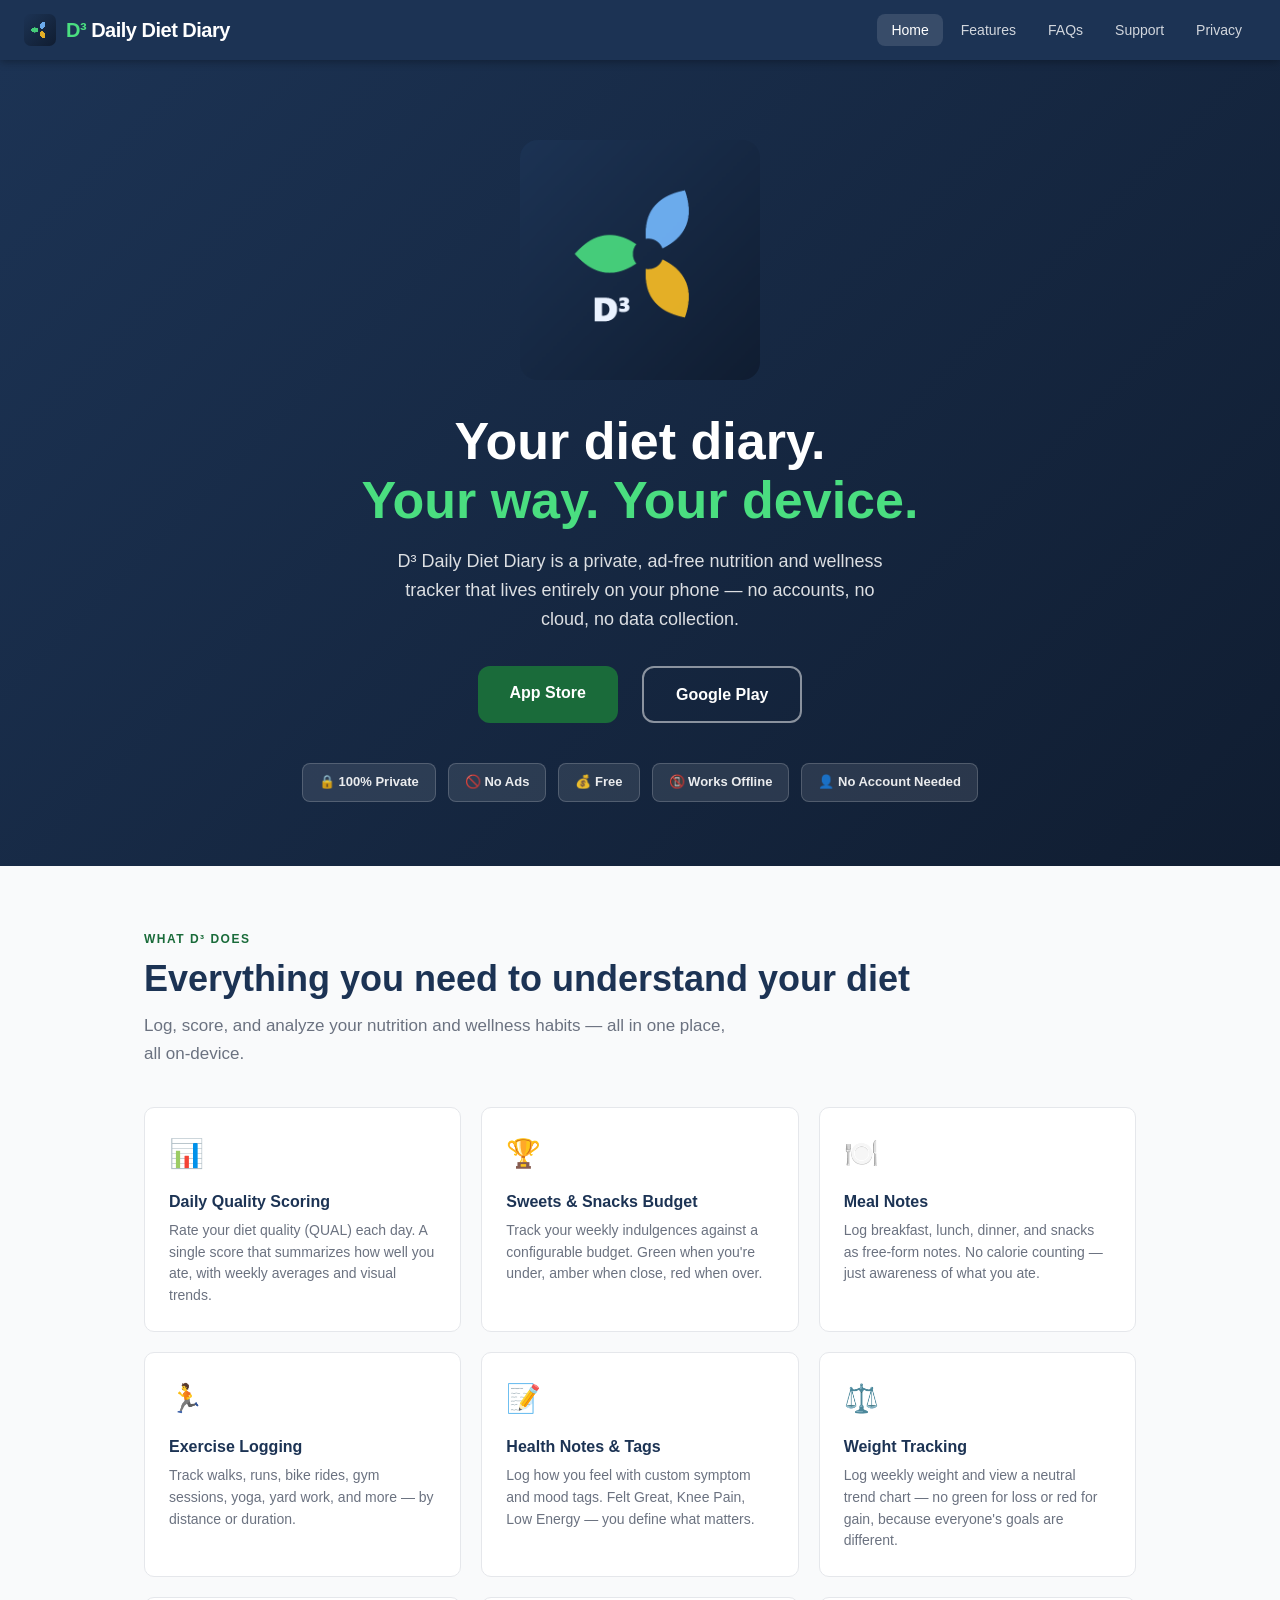
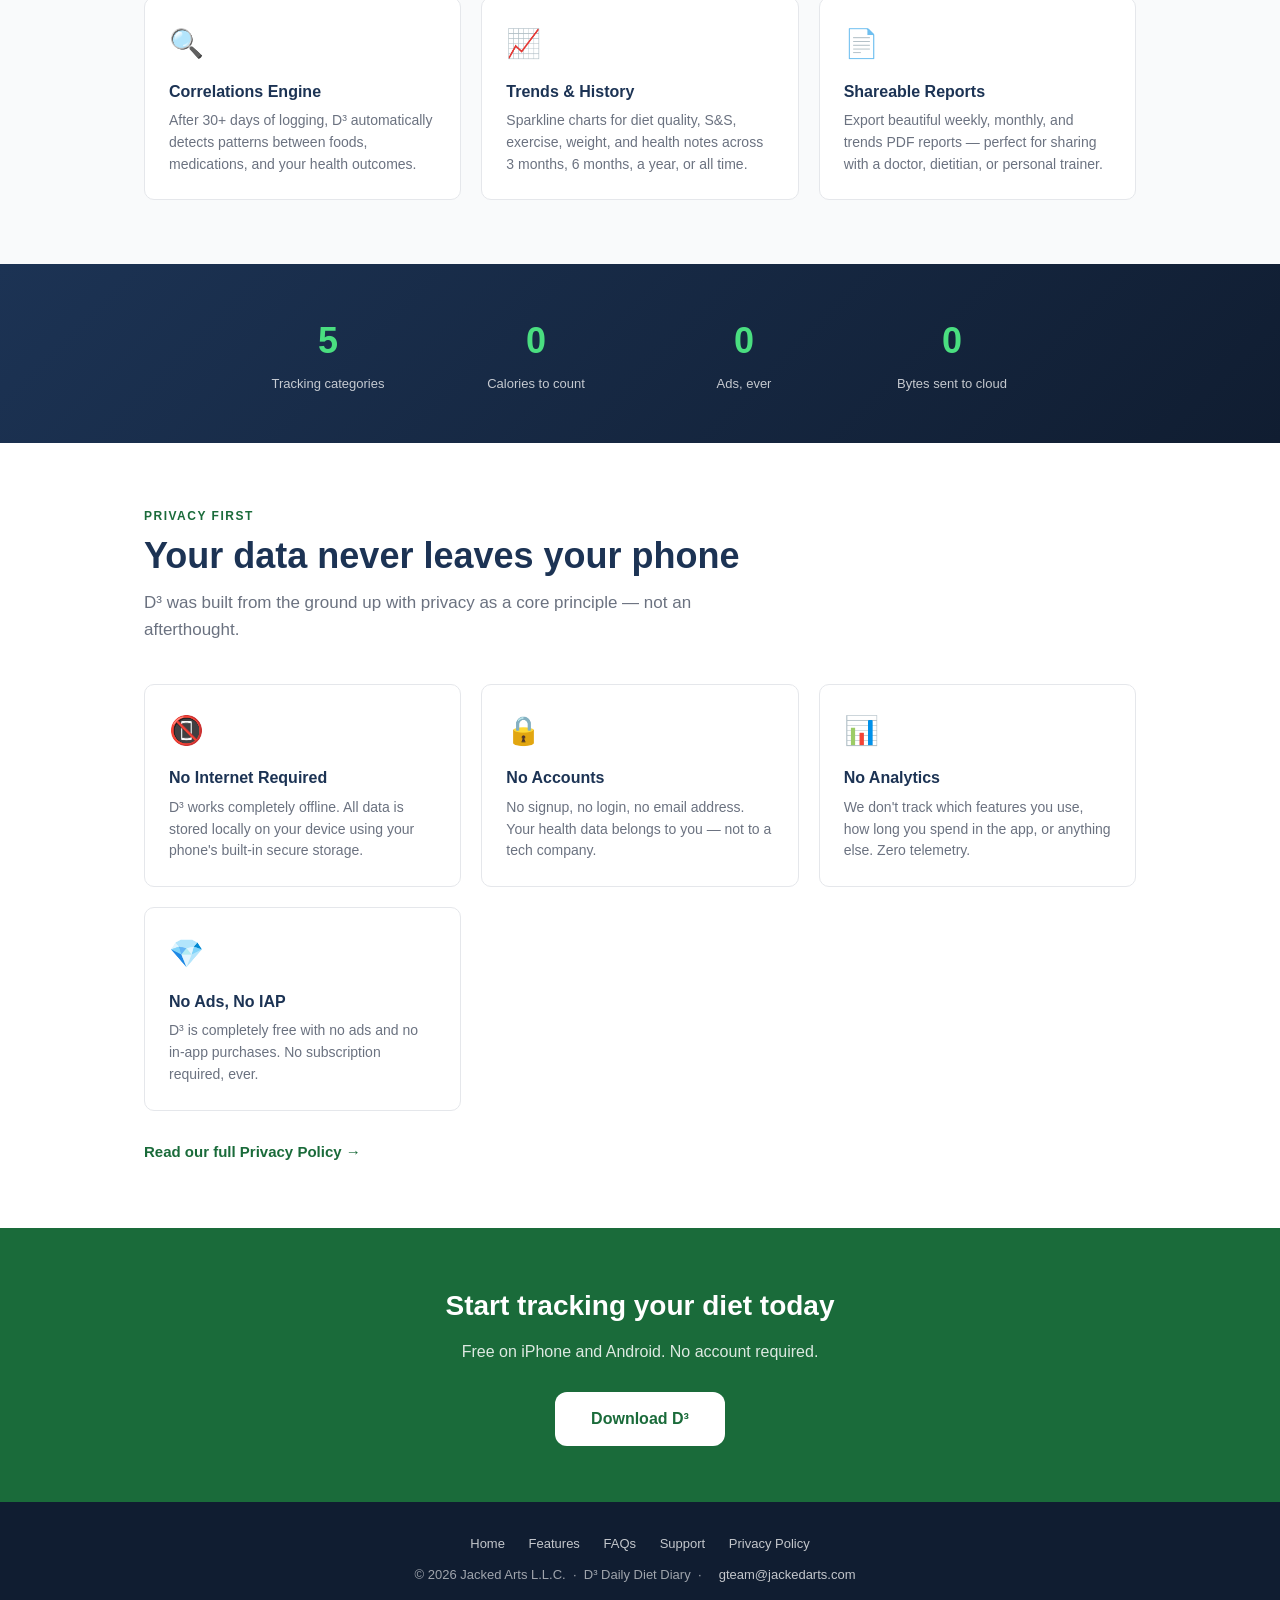
==== index.html @ 25a89978 "Update index.html" ====
<!DOCTYPE html>
<html lang="en">
<head>
  <meta charset="UTF-8">
  <meta name="viewport" content="width=device-width, initial-scale=1.0">
  <title>D³ Daily Diet Diary — Personal Nutrition & Wellness Tracker</title>
  <meta name="description" content="D³ Daily Diet Diary helps you track meals, exercise, health notes, and weight — privately, on your device. No accounts, no ads, no cloud.">
  <style>
/* ─── D³ Daily Diet Diary — Website Stylesheet ──────────────────────────────── */

:root {
  --navy:      #1c3354;
  --navy-dark: #101d31;
  --green:     #1A6B3A;
  --green-lt:  #4ade80;
  --blue:      #74b9ff;
  --amber:     #fbbf24;
  --text:      #1f2937;
  --text-sec:  #6b7280;
  --bg:        #f9fafb;
  --card:      #ffffff;
  --border:    #e5e7eb;
  --radius:    10px;
}

* { box-sizing: border-box; margin: 0; padding: 0; }

body {
  font-family: -apple-system, BlinkMacSystemFont, 'Segoe UI', Helvetica, Arial, sans-serif;
  color: var(--text);
  background: var(--bg);
  line-height: 1.6;
}

/* ─── Navigation ─────────────────────────────────────────────────────────────── */

nav {
  background: var(--navy);
  padding: 0 24px;
  display: flex;
  align-items: center;
  justify-content: space-between;
  height: 60px;
  position: sticky;
  top: 0;
  z-index: 100;
  box-shadow: 0 2px 8px rgba(0,0,0,0.3);
}

.nav-brand {
  display: flex;
  align-items: center;
  gap: 10px;
  text-decoration: none;
}

.nav-logo-text {
  font-size: 20px;
  font-weight: 900;
  color: #ffffff;
  letter-spacing: -0.5px;
}

.nav-logo-text span { color: var(--green-lt); }

.nav-links {
  display: flex;
  gap: 4px;
  list-style: none;
}

.nav-links a {
  color: rgba(255,255,255,0.8);
  text-decoration: none;
  padding: 8px 14px;
  border-radius: 8px;
  font-size: 14px;
  font-weight: 500;
  transition: all 0.15s;
}

.nav-links a:hover,
.nav-links a.active {
  color: #ffffff;
  background: rgba(255,255,255,0.12);
}

/* hamburger — mobile */
.nav-toggle {
  display: none;
  flex-direction: column;
  gap: 5px;
  cursor: pointer;
  padding: 6px;
  background: none;
  border: none;
}
.nav-toggle span {
  display: block;
  width: 22px;
  height: 2px;
  background: #fff;
  border-radius: 2px;
  transition: all 0.2s;
}

@media (max-width: 640px) {
  .nav-links { display: none; flex-direction: column; position: absolute; top: 60px; left: 0; right: 0; background: var(--navy); padding: 12px; gap: 4px; }
  .nav-links.open { display: flex; }
  .nav-toggle { display: flex; }
}

/* ─── Hero ──────────────────────────────────────────────────────────────────── */

.hero {
  background: linear-gradient(135deg, var(--navy) 0%, var(--navy-dark) 100%);
  color: #fff;
  padding: 80px 24px 64px;
  text-align: center;
}

.hero-leaf {
  display: inline-block;
  margin-bottom: 24px;
}

.hero h1 {
  font-size: clamp(32px, 5vw, 52px);
  font-weight: 900;
  margin-bottom: 16px;
  line-height: 1.15;
}

.hero h1 .d3 { color: var(--green-lt); }

.hero p {
  font-size: 18px;
  opacity: 0.85;
  max-width: 520px;
  margin: 0 auto 32px;
}

.btn {
  display: inline-block;
  padding: 14px 32px;
  border-radius: 12px;
  font-size: 16px;
  font-weight: 700;
  text-decoration: none;
  transition: all 0.15s;
  cursor: pointer;
  border: none;
}

.btn-primary {
  background: var(--green);
  color: #fff;
}
.btn-primary:hover { background: #155d31; transform: translateY(-1px); }

.btn-outline {
  background: transparent;
  color: #fff;
  border: 2px solid rgba(255,255,255,0.5);
  margin-left: 12px;
}
.btn-outline:hover { border-color: #fff; background: rgba(255,255,255,0.08); }

.hero-btns { display: flex; gap: 12px; justify-content: center; flex-wrap: wrap; }

/* ─── Badges ────────────────────────────────────────────────────────────────── */

.badge-row {
  display: flex;
  gap: 12px;
  justify-content: center;
  flex-wrap: wrap;
  margin-top: 40px;
}

.badge {
  background: rgba(255,255,255,0.10);
  border: 1px solid rgba(255,255,255,0.18);
  border-radius: 8px;
  padding: 8px 16px;
  font-size: 13px;
  font-weight: 600;
  color: rgba(255,255,255,0.9);
}

/* ─── Section ────────────────────────────────────────────────────────────────── */

.section {
  padding: 64px 24px;
  max-width: 1040px;
  margin: 0 auto;
}

.section-alt {
  background: #fff;
}
.section-alt .section { /* inner wrapper still constrained */ }
.section-alt-inner {
  background: #fff;
  padding: 64px 24px;
}
.section-alt-inner > * { max-width: 1040px; margin-left: auto; margin-right: auto; }

.section-label {
  font-size: 12px;
  font-weight: 700;
  text-transform: uppercase;
  letter-spacing: 1.5px;
  color: var(--green);
  margin-bottom: 8px;
}

.section-title {
  font-size: clamp(26px, 3.5vw, 36px);
  font-weight: 800;
  color: var(--navy);
  margin-bottom: 12px;
  line-height: 1.2;
}

.section-sub {
  font-size: 17px;
  color: var(--text-sec);
  max-width: 600px;
  margin-bottom: 40px;
}

/* ─── Feature grid ───────────────────────────────────────────────────────────── */

.feature-grid {
  display: grid;
  grid-template-columns: repeat(auto-fill, minmax(280px, 1fr));
  gap: 20px;
}

.feature-card {
  background: var(--card);
  border: 1px solid var(--border);
  border-radius: var(--radius);
  padding: 24px;
  transition: box-shadow 0.15s, transform 0.15s;
}

.feature-card:hover { box-shadow: 0 4px 16px rgba(0,0,0,0.08); transform: translateY(-2px); }

.feature-icon {
  font-size: 28px;
  margin-bottom: 12px;
  display: block;
}

.feature-card h3 {
  font-size: 16px;
  font-weight: 700;
  color: var(--navy);
  margin-bottom: 6px;
}

.feature-card p {
  font-size: 14px;
  color: var(--text-sec);
  line-height: 1.55;
}

/* ─── Stats band ─────────────────────────────────────────────────────────────── */

.stats-band {
  background: linear-gradient(135deg, var(--navy), var(--navy-dark));
  color: #fff;
  padding: 48px 24px;
  text-align: center;
}

.stats-inner {
  max-width: 800px;
  margin: 0 auto;
  display: grid;
  grid-template-columns: repeat(auto-fit, minmax(150px, 1fr));
  gap: 32px;
}

.stat-item .stat-val {
  font-size: 36px;
  font-weight: 900;
  color: var(--green-lt);
  display: block;
}
.stat-item .stat-label {
  font-size: 13px;
  opacity: 0.75;
  margin-top: 4px;
}

/* ─── CTA ────────────────────────────────────────────────────────────────────── */

.cta-band {
  background: var(--green);
  color: #fff;
  text-align: center;
  padding: 56px 24px;
}

.cta-band h2 { font-size: 28px; font-weight: 800; margin-bottom: 10px; }
.cta-band p  { opacity: 0.85; margin-bottom: 28px; }
.cta-band .btn-cta {
  background: #fff;
  color: var(--green);
  font-weight: 800;
  padding: 14px 36px;
  border-radius: 12px;
  text-decoration: none;
  font-size: 16px;
  display: inline-block;
  transition: transform 0.15s;
}
.cta-band .btn-cta:hover { transform: translateY(-2px); }

/* ─── Page header (interior pages) ──────────────────────────────────────────── */

.page-header {
  background: linear-gradient(135deg, var(--navy), var(--navy-dark));
  color: #fff;
  padding: 56px 24px 48px;
  text-align: center;
}

.page-header h1 {
  font-size: clamp(28px, 4vw, 42px);
  font-weight: 900;
  margin-bottom: 10px;
}

.page-header p {
  font-size: 17px;
  opacity: 0.82;
  max-width: 500px;
  margin: 0 auto;
}

/* ─── Prose (policy, support, etc.) ─────────────────────────────────────────── */

.prose {
  max-width: 760px;
  margin: 0 auto;
  padding: 56px 24px;
}

.prose h2 {
  font-size: 22px;
  font-weight: 800;
  color: var(--navy);
  margin: 36px 0 10px;
  padding-top: 8px;
  border-top: 2px solid var(--border);
}
.prose h2:first-of-type { border-top: none; margin-top: 0; }

.prose h3 {
  font-size: 17px;
  font-weight: 700;
  color: var(--navy);
  margin: 20px 0 6px;
}

.prose p {
  font-size: 15px;
  color: var(--text);
  margin-bottom: 14px;
  line-height: 1.7;
}

.prose ul, .prose ol {
  margin: 10px 0 16px 20px;
}

.prose li {
  font-size: 15px;
  color: var(--text);
  margin-bottom: 6px;
  line-height: 1.65;
}

.prose a {
  color: var(--green);
  text-decoration: underline;
}

.prose .updated {
  font-size: 13px;
  color: var(--text-sec);
  margin-bottom: 28px;
  font-style: italic;
}

/* ─── FAQ accordion ──────────────────────────────────────────────────────────── */

.faq-list {
  max-width: 760px;
  margin: 0 auto;
}

.faq-item {
  border: 1px solid var(--border);
  border-radius: var(--radius);
  margin-bottom: 10px;
  background: #fff;
}

.faq-q {
  width: 100%;
  text-align: left;
  background: none;
  border: none;
  padding: 18px 20px;
  font-size: 15px;
  font-weight: 700;
  color: var(--navy);
  cursor: pointer;
  display: flex;
  justify-content: space-between;
  align-items: center;
  gap: 12px;
}

.faq-q .arrow {
  font-size: 12px;
  transition: transform 0.2s;
  flex-shrink: 0;
  color: var(--text-sec);
}

.faq-item.open .arrow { transform: rotate(180deg); }

.faq-a {
  display: none;
  padding: 0 20px 18px;
  font-size: 15px;
  color: var(--text);
  line-height: 1.7;
  border-top: 1px solid var(--border);
  padding-top: 14px;
}

.faq-item.open .faq-a { display: block; }

/* ─── Contact card ───────────────────────────────────────────────────────────── */

.contact-card {
  background: #fff;
  border: 1px solid var(--border);
  border-radius: var(--radius);
  padding: 28px;
  margin-bottom: 20px;
}

.contact-card h3 {
  font-size: 17px;
  font-weight: 700;
  color: var(--navy);
  margin-bottom: 8px;
}

.contact-card p {
  font-size: 15px;
  color: var(--text-sec);
  margin-bottom: 16px;
}

.contact-card a {
  display: inline-block;
  background: var(--green);
  color: #fff;
  text-decoration: none;
  padding: 10px 22px;
  border-radius: 8px;
  font-weight: 700;
  font-size: 14px;
  transition: background 0.15s;
}

.contact-card a:hover { background: #155d31; }

/* ─── Pill tags ──────────────────────────────────────────────────────────────── */

.pill-row { display: flex; flex-wrap: wrap; gap: 8px; margin-top: 8px; }
.pill {
  background: rgba(26,107,58,0.10);
  color: var(--green);
  border: 1px solid rgba(26,107,58,0.25);
  border-radius: 20px;
  padding: 4px 12px;
  font-size: 13px;
  font-weight: 600;
}

/* ─── Footer ─────────────────────────────────────────────────────────────────── */

footer {
  background: var(--navy-dark);
  color: rgba(255,255,255,0.6);
  text-align: center;
  padding: 32px 24px;
  font-size: 13px;
}

footer a {
  color: rgba(255,255,255,0.75);
  text-decoration: none;
  margin: 0 10px;
}
footer a:hover { color: #fff; }

.footer-links { margin-bottom: 10px; }

/* ─── Tri-leaf SVG logo ──────────────────────────────────────────────────────── */

.triLeaf { display: inline-block; }

</style>
</head>
<body>

<!-- Navigation -->
<nav>
  <a class="nav-brand" href="index.html">
    <img src="favicon-32x32.png" alt="D³" width="32" height="32" style="border-radius:7px;display:block;">
    <span class="nav-logo-text"><span>D³</span> Daily Diet Diary</span>
  </a>
  <button class="nav-toggle" id="navToggle" aria-label="Toggle menu">
    <span></span><span></span><span></span>
  </button>
  <ul class="nav-links" id="navLinks">
    <li><a href="index.html" class="active">Home</a></li>
    <li><a href="features.html">Features</a></li>
    <li><a href="faqs.html">FAQs</a></li>
    <li><a href="support.html">Support</a></li>
    <li><a href="privacy-policy.html">Privacy</a></li>
  </ul>
</nav>

<!-- Hero -->
<section class="hero">
  <div class="hero-leaf">
    <img src="android-chrome-512x512.png" alt="D³ Daily Diet Diary" width="240" height="240" style="border-radius:18px;display:block;">
  </div>
  <h1>Your diet diary.<br><span class="d3">Your way. Your device.</span></h1>
  <p>D³ Daily Diet Diary is a private, ad-free nutrition and wellness tracker that lives entirely on your phone — no accounts, no cloud, no data collection.</p>
  <div class="hero-btns">
    <a class="btn btn-primary" href="#">App Store</a>
    <a class="btn btn-outline" href="#">Google Play</a>
  </div>
  <div class="badge-row">
    <span class="badge">🔒 100% Private</span>
    <span class="badge">🚫 No Ads</span>
    <span class="badge">💰 Free</span>
    <span class="badge">📵 Works Offline</span>
    <span class="badge">👤 No Account Needed</span>
  </div>
</section>

<!-- Key features -->
<div class="section">
  <div class="section-label">What D³ Does</div>
  <h2 class="section-title">Everything you need to understand your diet</h2>
  <p class="section-sub">Log, score, and analyze your nutrition and wellness habits — all in one place, all on-device.</p>

  <div class="feature-grid">
    <div class="feature-card">
      <span class="feature-icon">📊</span>
      <h3>Daily Quality Scoring</h3>
      <p>Rate your diet quality (QUAL) each day. A single score that summarizes how well you ate, with weekly averages and visual trends.</p>
    </div>
    <div class="feature-card">
      <span class="feature-icon">🏆</span>
      <h3>Sweets & Snacks Budget</h3>
      <p>Track your weekly indulgences against a configurable budget. Green when you're under, amber when close, red when over.</p>
    </div>
    <div class="feature-card">
      <span class="feature-icon">🍽️</span>
      <h3>Meal Notes</h3>
      <p>Log breakfast, lunch, dinner, and snacks as free-form notes. No calorie counting — just awareness of what you ate.</p>
    </div>
    <div class="feature-card">
      <span class="feature-icon">🏃</span>
      <h3>Exercise Logging</h3>
      <p>Track walks, runs, bike rides, gym sessions, yoga, yard work, and more — by distance or duration.</p>
    </div>
    <div class="feature-card">
      <span class="feature-icon">📝</span>
      <h3>Health Notes & Tags</h3>
      <p>Log how you feel with custom symptom and mood tags. Felt Great, Knee Pain, Low Energy — you define what matters.</p>
    </div>
    <div class="feature-card">
      <span class="feature-icon">⚖️</span>
      <h3>Weight Tracking</h3>
      <p>Log weekly weight and view a neutral trend chart — no green for loss or red for gain, because everyone's goals are different.</p>
    </div>
    <div class="feature-card">
      <span class="feature-icon">🔍</span>
      <h3>Correlations Engine</h3>
      <p>After 30+ days of logging, D³ automatically detects patterns between foods, medications, and your health outcomes.</p>
    </div>
    <div class="feature-card">
      <span class="feature-icon">📈</span>
      <h3>Trends & History</h3>
      <p>Sparkline charts for diet quality, S&S, exercise, weight, and health notes across 3 months, 6 months, a year, or all time.</p>
    </div>
    <div class="feature-card">
      <span class="feature-icon">📄</span>
      <h3>Shareable Reports</h3>
      <p>Export beautiful weekly, monthly, and trends PDF reports — perfect for sharing with a doctor, dietitian, or personal trainer.</p>
    </div>
  </div>
</div>

<!-- Stats band -->
<div class="stats-band">
  <div class="stats-inner">
    <div class="stat-item">
      <span class="stat-val">5</span>
      <div class="stat-label">Tracking categories</div>
    </div>
    <div class="stat-item">
      <span class="stat-val">0</span>
      <div class="stat-label">Calories to count</div>
    </div>
    <div class="stat-item">
      <span class="stat-val">0</span>
      <div class="stat-label">Ads, ever</div>
    </div>
    <div class="stat-item">
      <span class="stat-val">0</span>
      <div class="stat-label">Bytes sent to cloud</div>
    </div>
  </div>
</div>

<!-- Privacy section -->
<div class="section-alt-inner">
  <div class="section" style="padding-top: 0; padding-bottom: 0;">
    <div class="section-label">Privacy First</div>
    <h2 class="section-title">Your data never leaves your phone</h2>
    <p class="section-sub">D³ was built from the ground up with privacy as a core principle — not an afterthought.</p>

    <div class="feature-grid">
      <div class="feature-card">
        <span class="feature-icon">📵</span>
        <h3>No Internet Required</h3>
        <p>D³ works completely offline. All data is stored locally on your device using your phone's built-in secure storage.</p>
      </div>
      <div class="feature-card">
        <span class="feature-icon">🔒</span>
        <h3>No Accounts</h3>
        <p>No signup, no login, no email address. Your health data belongs to you — not to a tech company.</p>
      </div>
      <div class="feature-card">
        <span class="feature-icon">📊</span>
        <h3>No Analytics</h3>
        <p>We don't track which features you use, how long you spend in the app, or anything else. Zero telemetry.</p>
      </div>
      <div class="feature-card">
        <span class="feature-icon">💎</span>
        <h3>No Ads, No IAP</h3>
        <p>D³ is completely free with no ads and no in-app purchases. No subscription required, ever.</p>
      </div>
    </div>

    <p style="margin-top: 28px;">
      <a href="privacy-policy.html" style="color: var(--green); font-weight: 700; text-decoration: none; font-size: 15px;">Read our full Privacy Policy →</a>
    </p>
  </div>
</div>

<!-- CTA -->
<div class="cta-band">
  <h2>Start tracking your diet today</h2>
  <p>Free on iPhone and Android. No account required.</p>
  <a class="btn-cta" href="#">Download D³</a>
</div>

<!-- Footer -->
<footer>
  <div class="footer-links">
    <a href="index.html">Home</a>
    <a href="features.html">Features</a>
    <a href="faqs.html">FAQs</a>
    <a href="support.html">Support</a>
    <a href="privacy-policy.html">Privacy Policy</a>
  </div>
  <p>© 2026 Jacked Arts L.L.C. &nbsp;·&nbsp; D³ Daily Diet Diary &nbsp;·&nbsp; <a href="mailto:gteam@jackedarts.com">gteam@jackedarts.com</a></p>
</footer>

<script>
  const toggle = document.getElementById('navToggle');
  const links  = document.getElementById('navLinks');
  if (toggle) toggle.addEventListener('click', () => links.classList.toggle('open'));
</script>
</body>
</html>
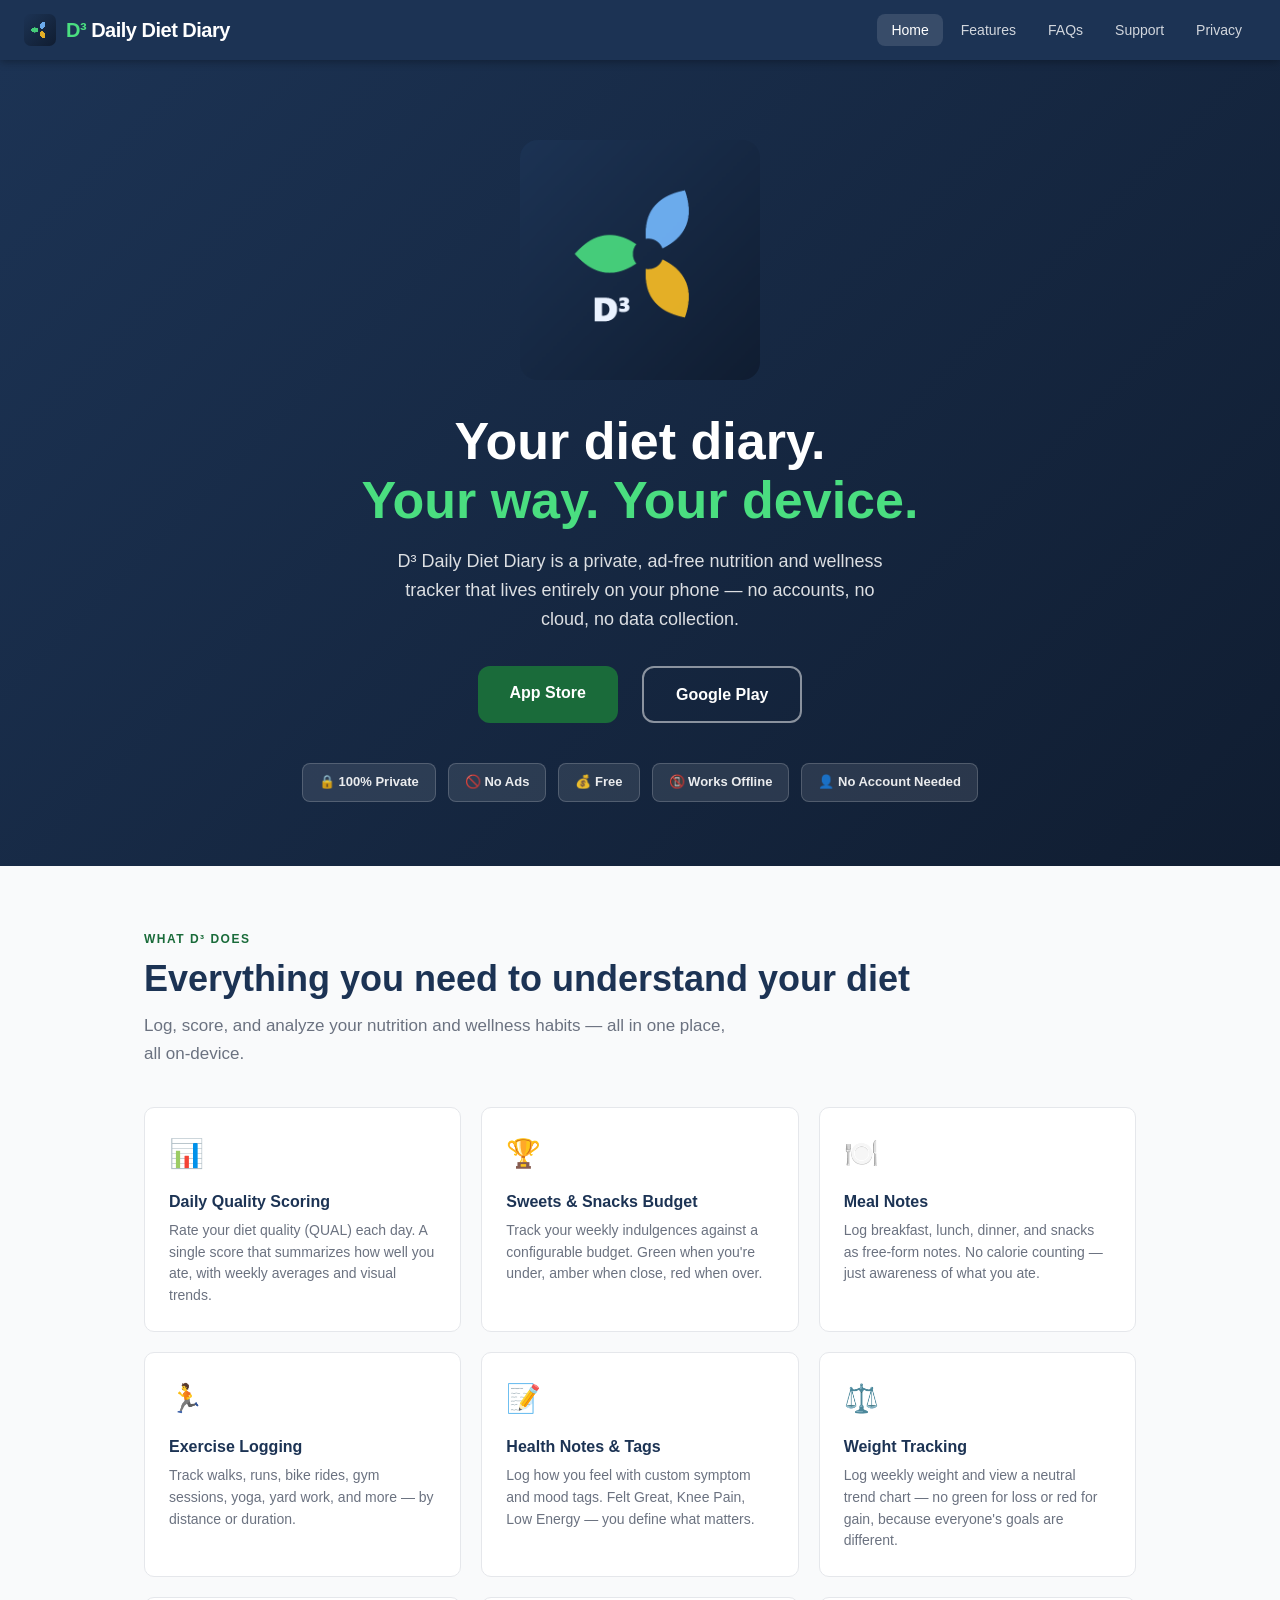
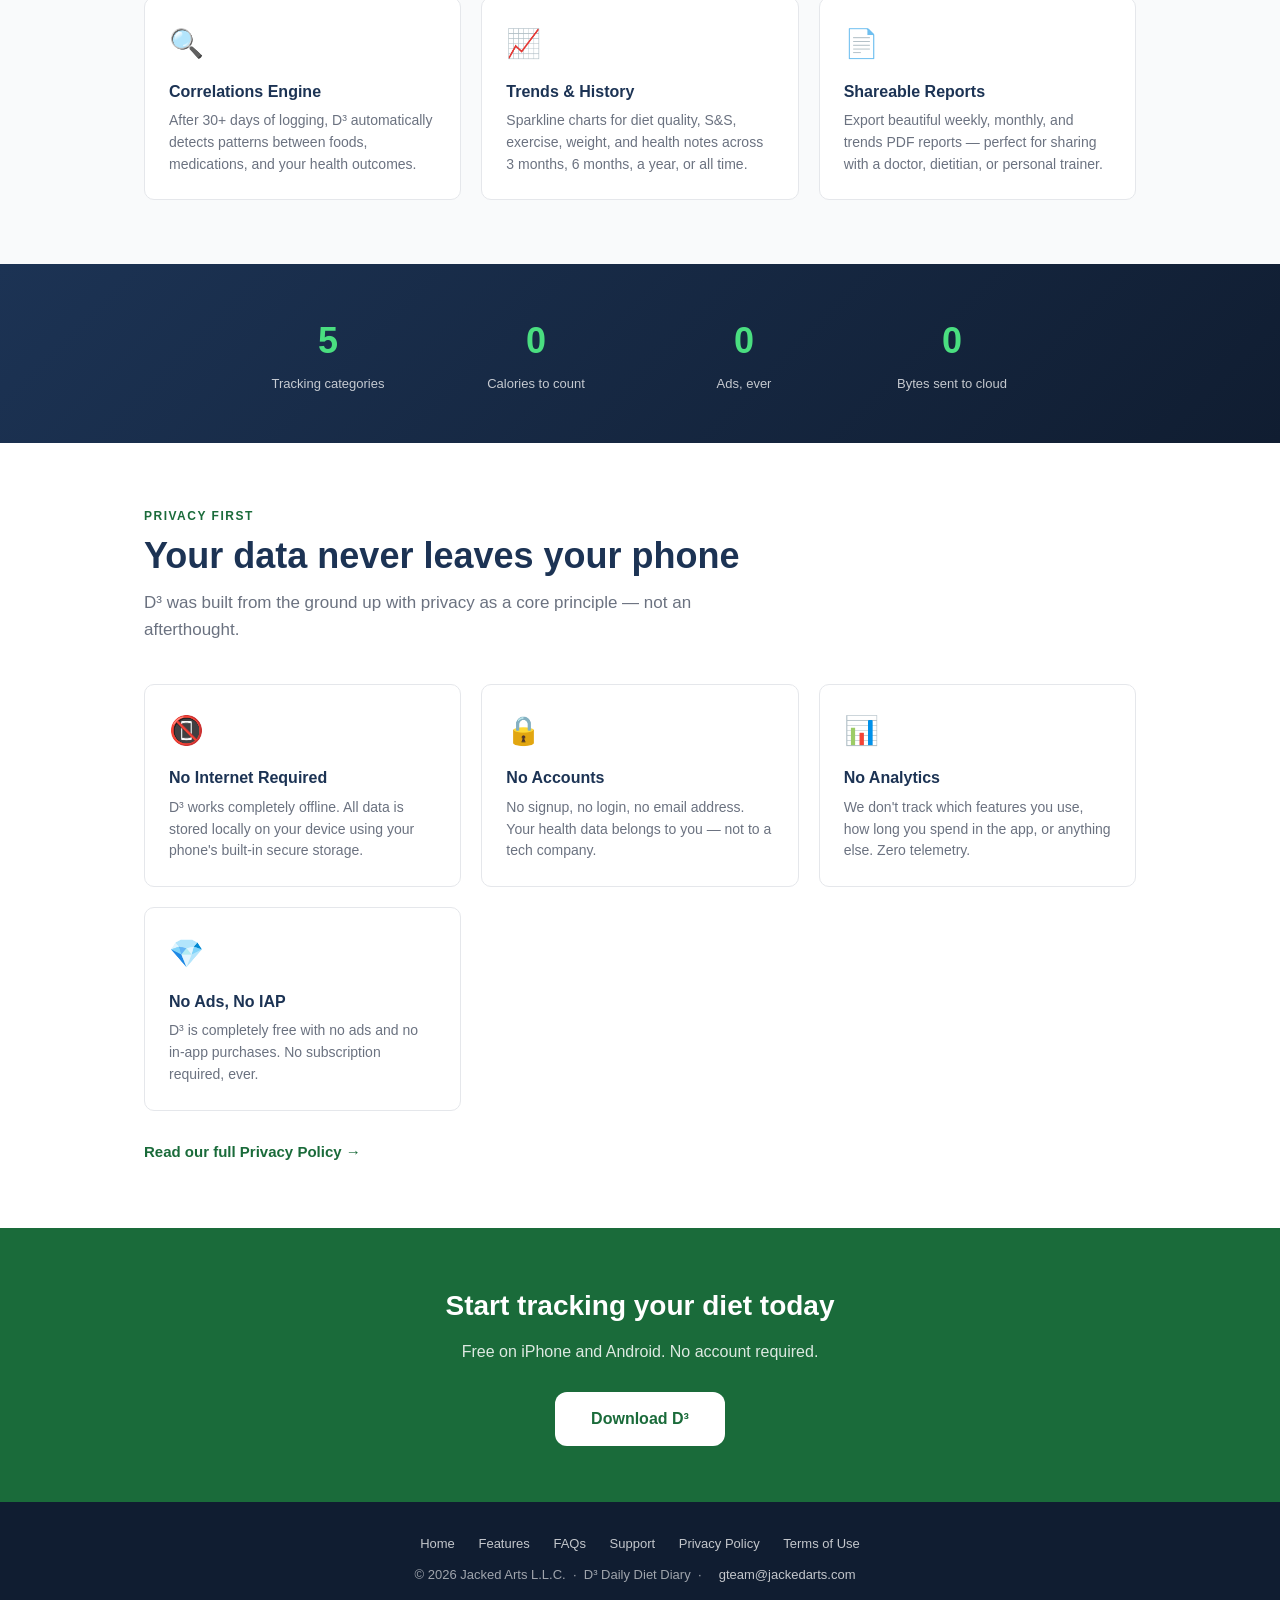
==== commit 087fc3ff: "Update index.html added terms of use to footer" ====
--- a/index.html
+++ b/index.html
@@ -522,6 +522,9 @@
 .triLeaf { display: inline-block; }
 
 </style>
+<link rel="icon" type="image/png" sizes="16x16" href="favicon-16x16.png">
+<link rel="icon" type="image/png" sizes="32x32" href="favicon-32x32.png">
+<link rel="apple-touch-icon" href="apple-touch-icon.png">
 </head>
 <body>
 
@@ -551,7 +554,7 @@
   <h1>Your diet diary.<br><span class="d3">Your way. Your device.</span></h1>
   <p>D³ Daily Diet Diary is a private, ad-free nutrition and wellness tracker that lives entirely on your phone — no accounts, no cloud, no data collection.</p>
   <div class="hero-btns">
-    <a class="btn btn-primary" href="#">App Store</a>
+    <a class="btn btn-primary" href="https://apps.apple.com/us/app/daily-diet-diary/id6771418257">App Store</a>
     <a class="btn btn-outline" href="#">Google Play</a>
   </div>
   <div class="badge-row">
@@ -691,6 +694,7 @@
     <a href="faqs.html">FAQs</a>
     <a href="support.html">Support</a>
     <a href="privacy-policy.html">Privacy Policy</a>
+    <a href="terms.html">Terms of Use</a>
   </div>
   <p>© 2026 Jacked Arts L.L.C. &nbsp;·&nbsp; D³ Daily Diet Diary &nbsp;·&nbsp; <a href="mailto:gteam@jackedarts.com">gteam@jackedarts.com</a></p>
 </footer>
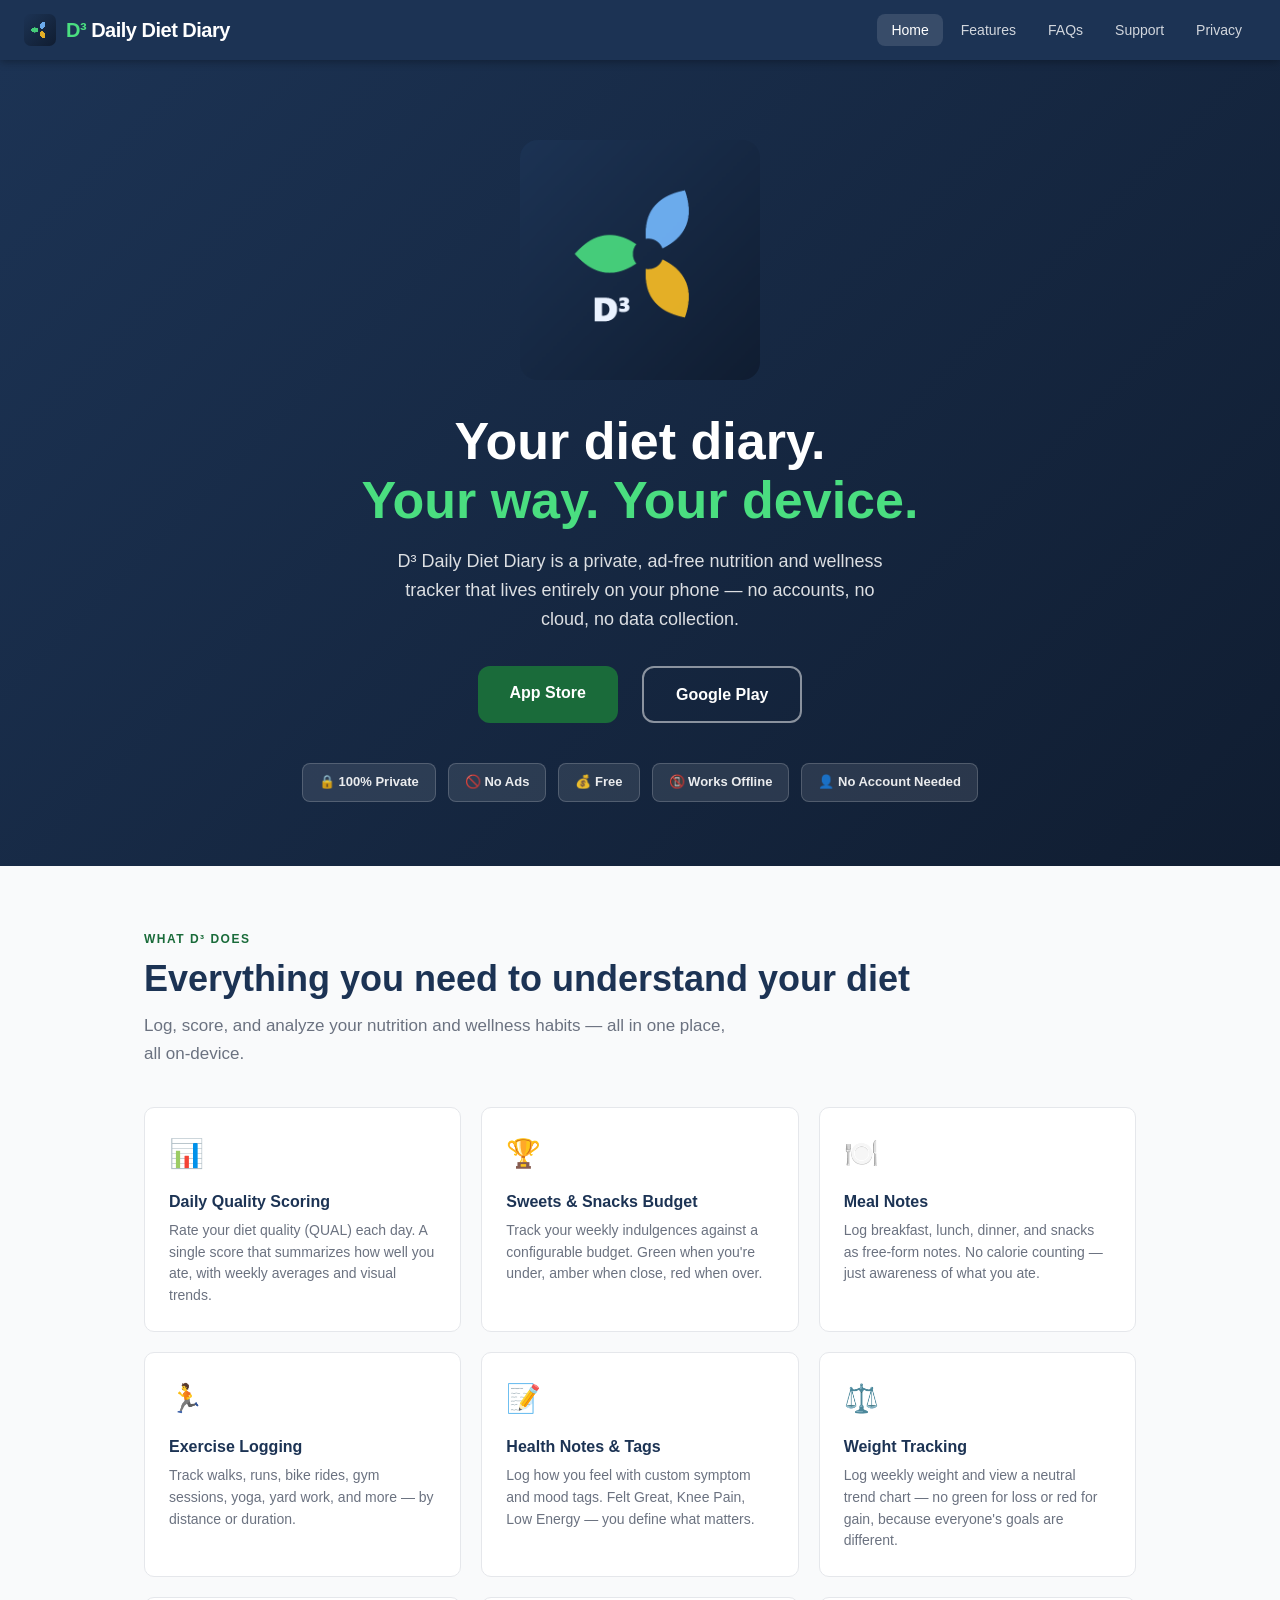
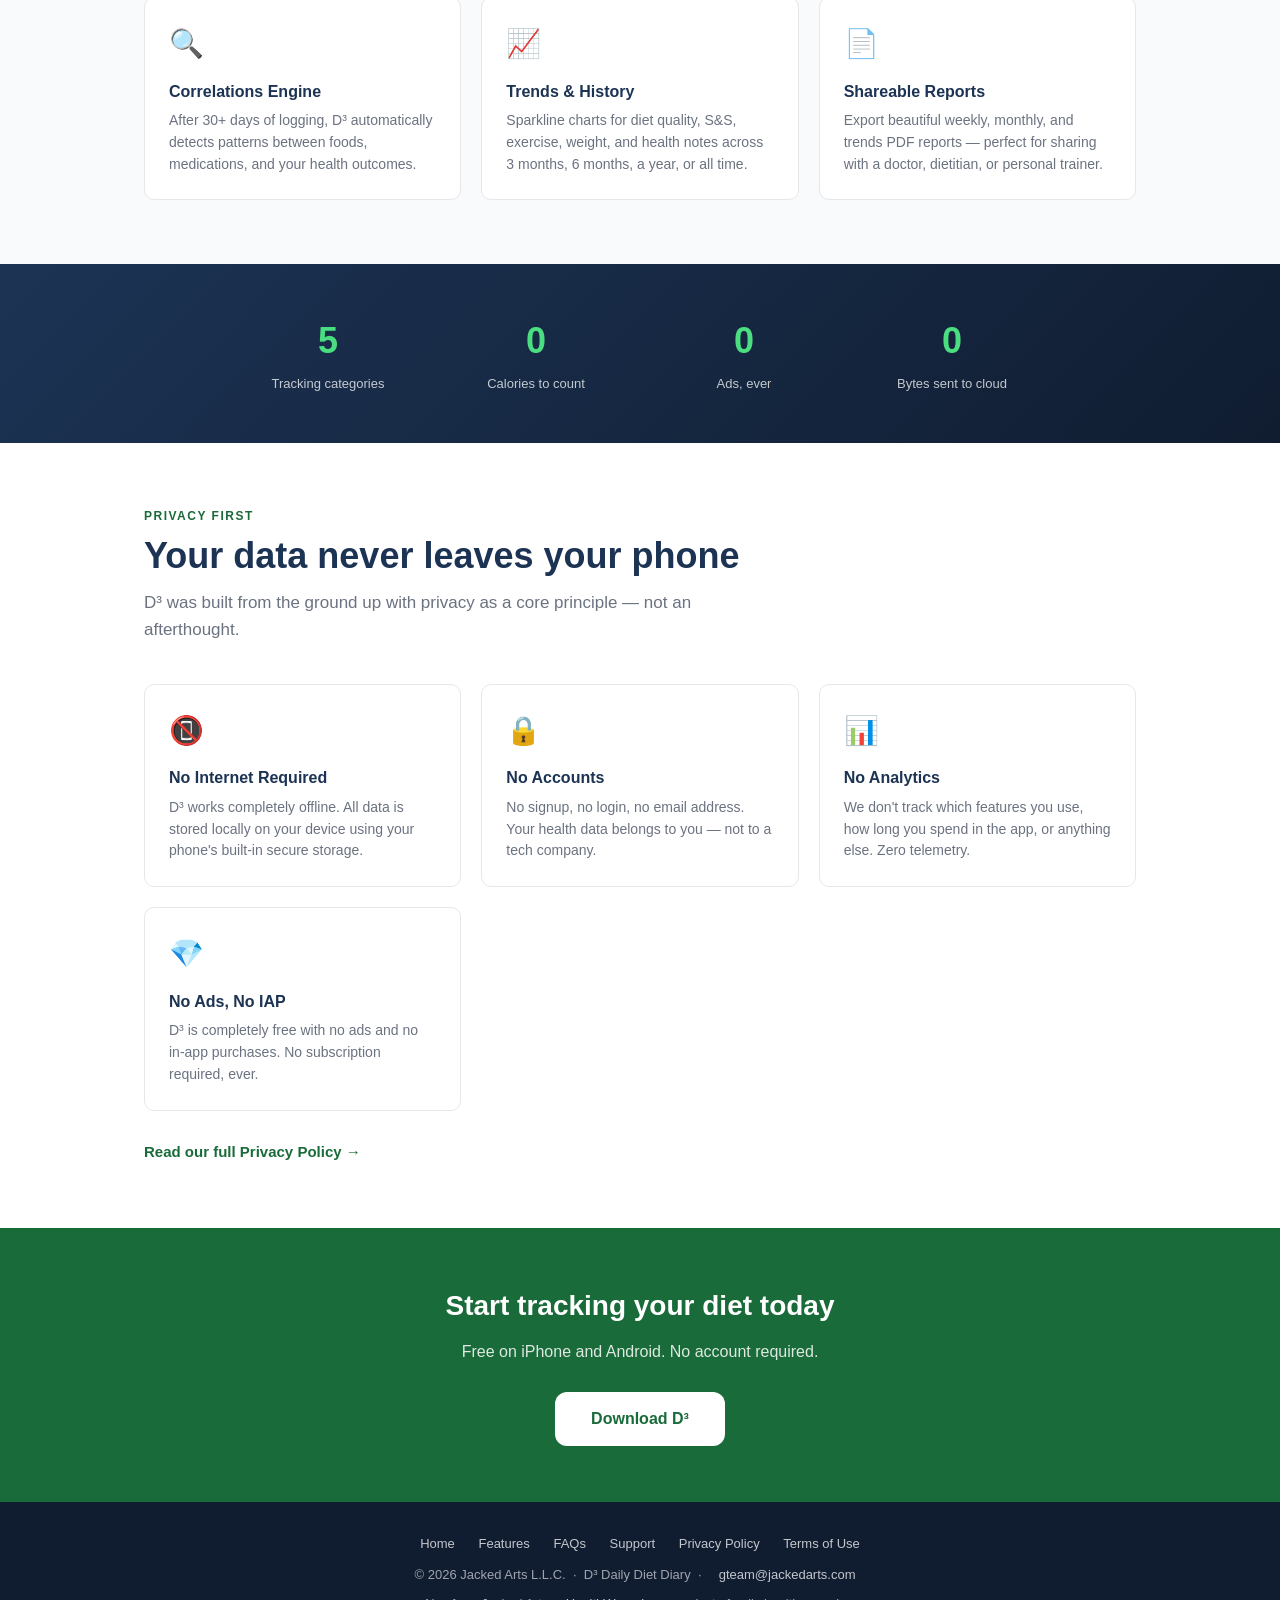
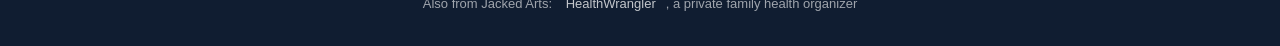
==== commit b2a34d44: "Add Works with HealthWrangler section and cross-link footer Co-Authored-By: Claude Sonnet 5.5 <norep" ====
--- a/index.html
+++ b/index.html
@@ -697,6 +697,7 @@
     <a href="terms.html">Terms of Use</a>
   </div>
   <p>© 2026 Jacked Arts L.L.C. &nbsp;·&nbsp; D³ Daily Diet Diary &nbsp;·&nbsp; <a href="mailto:gteam@jackedarts.com">gteam@jackedarts.com</a></p>
+  <p style="margin-top:8px">Also from Jacked Arts: <a href="https://jabill.github.io/healthwrangler-app/">HealthWrangler</a>, a private family health organizer</p>
 </footer>
 
 <script>
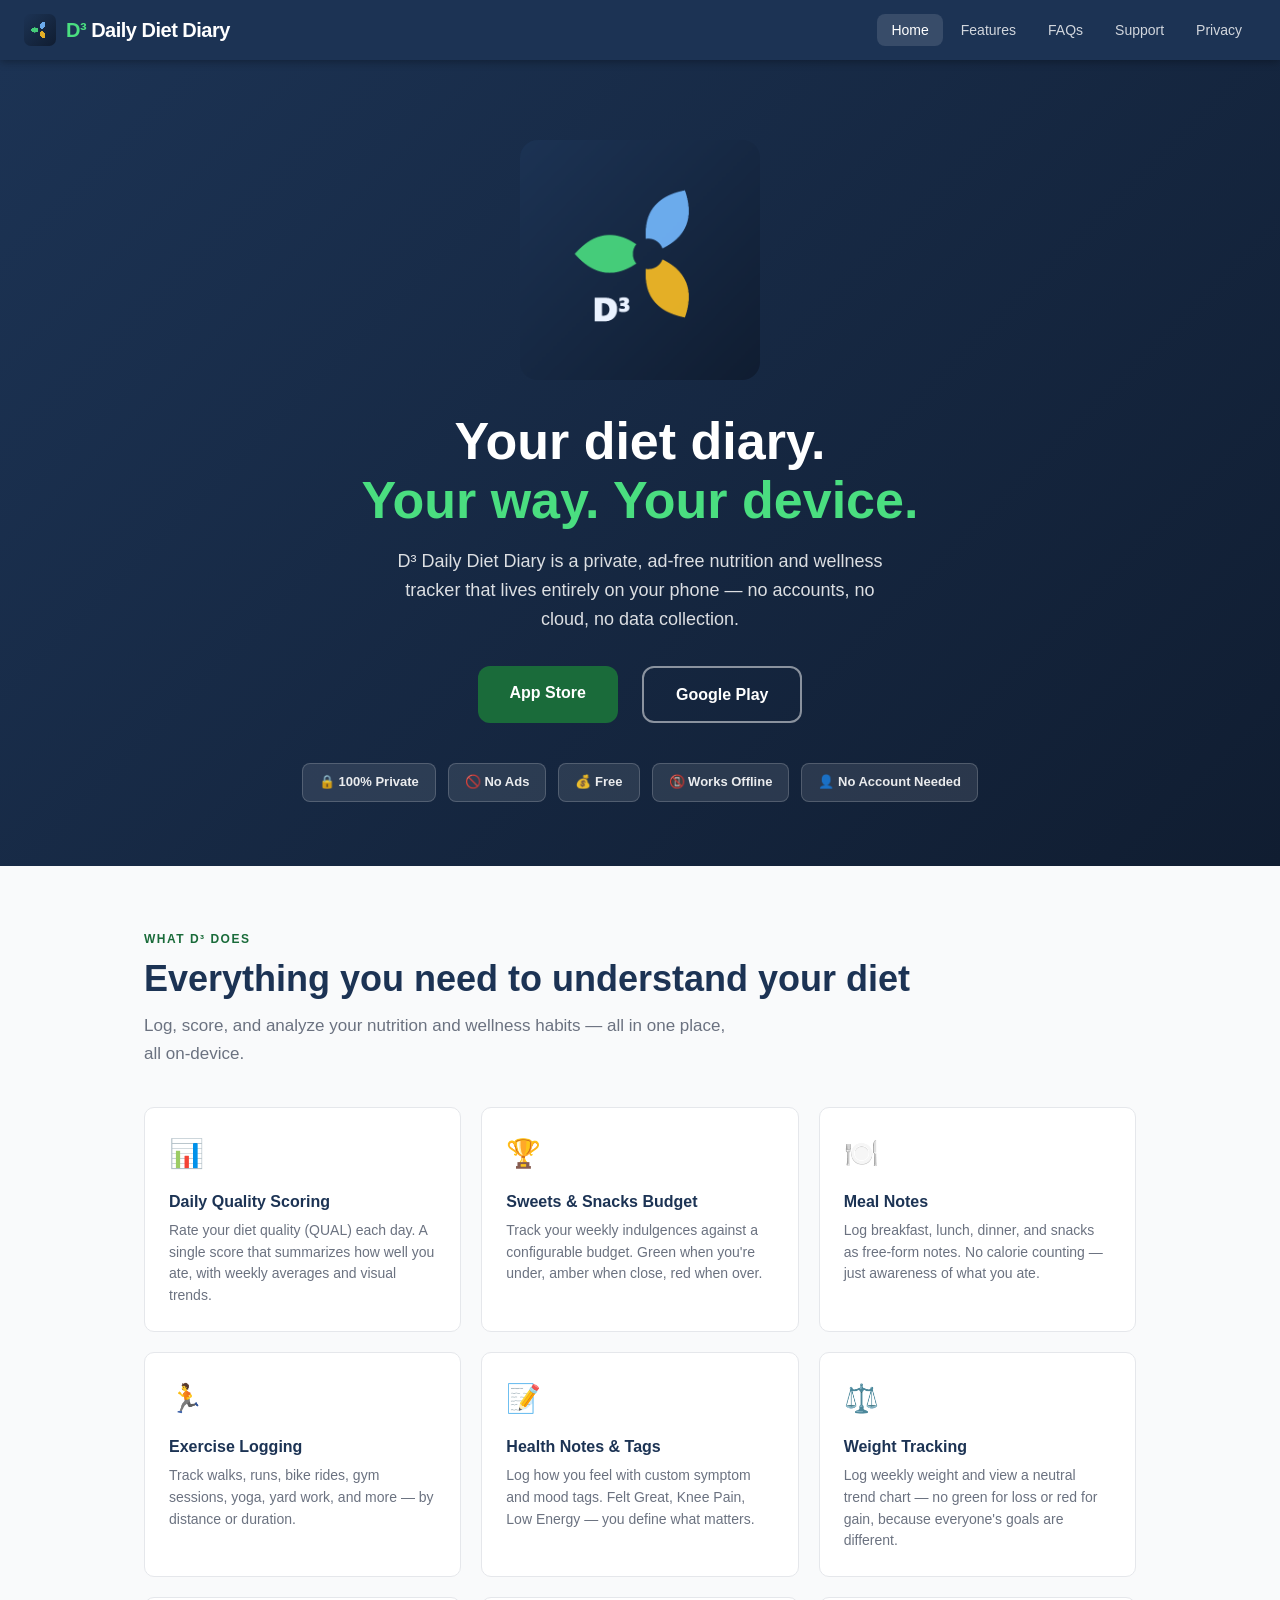
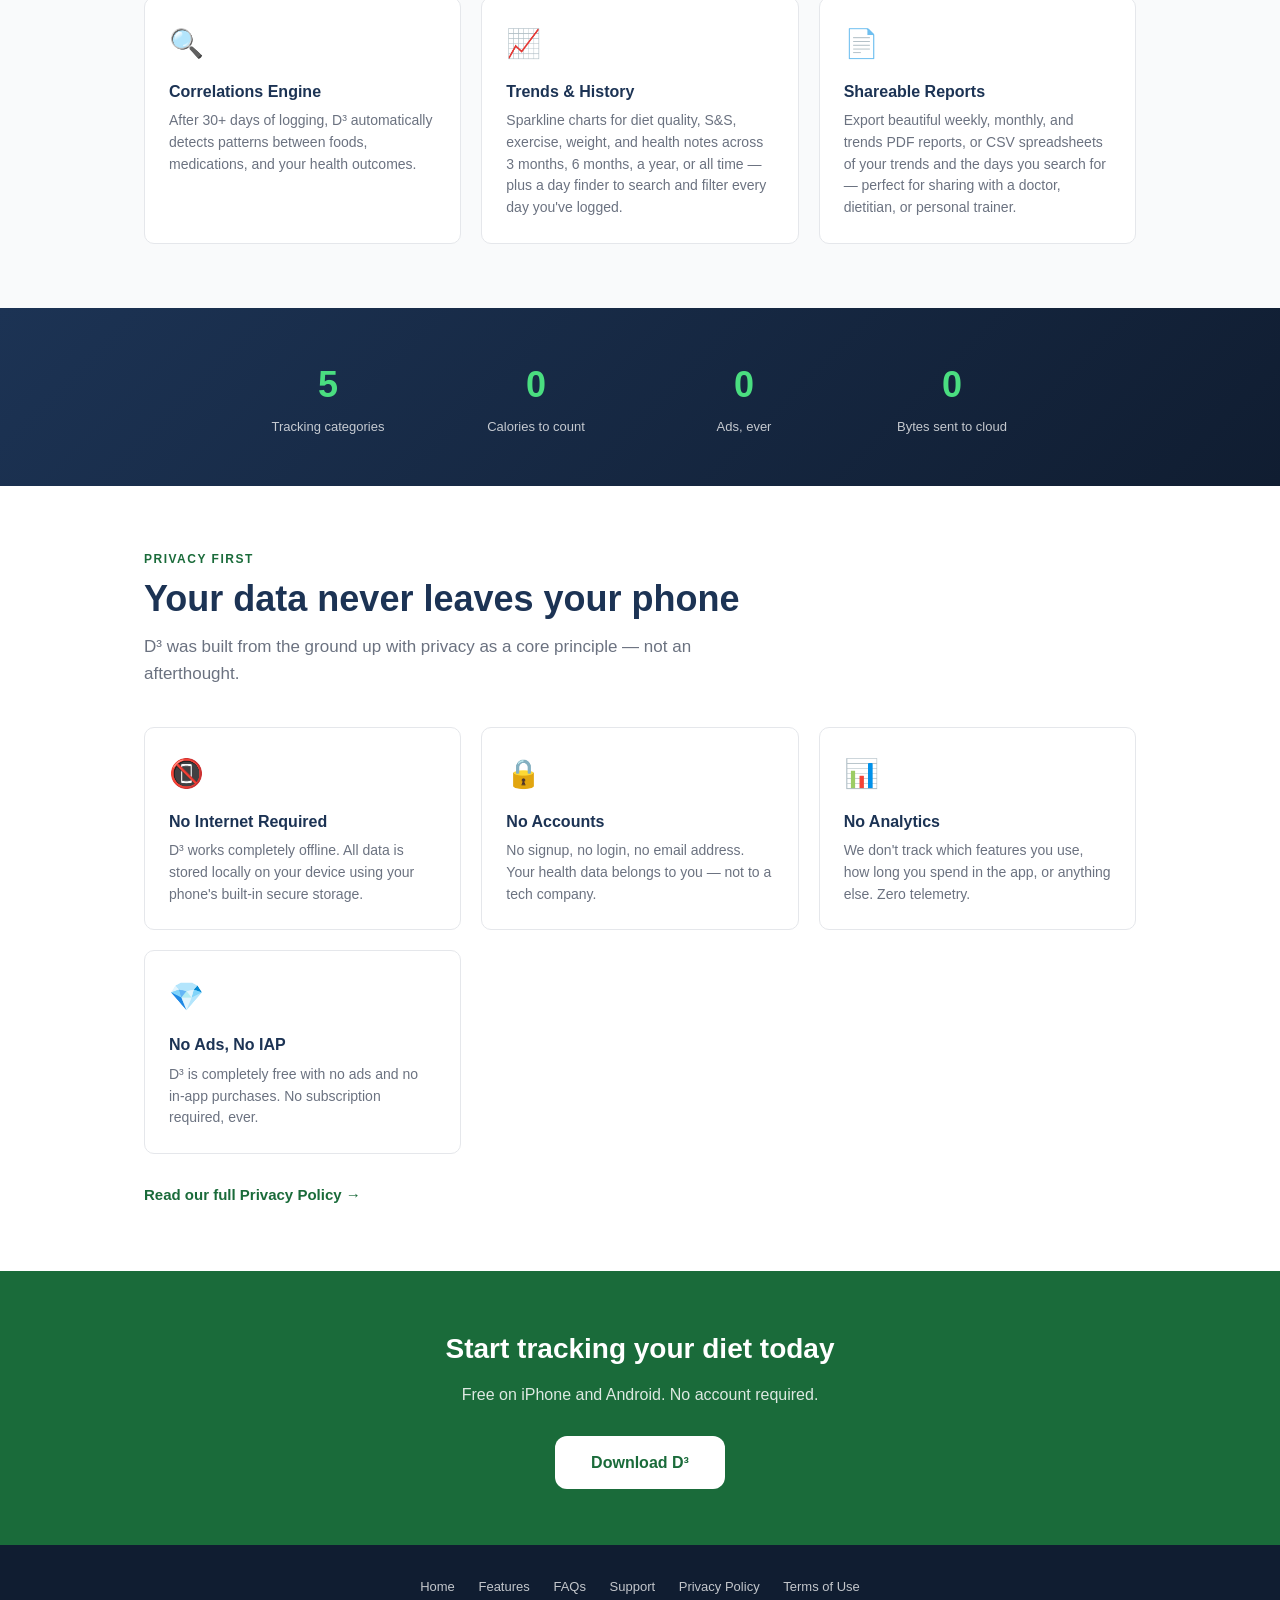
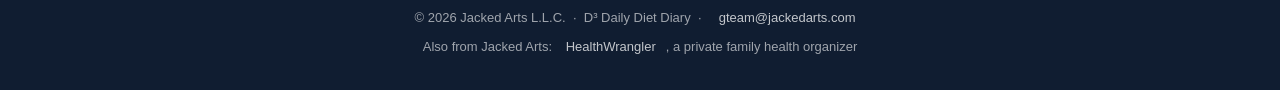
==== commit 119803df: "Update site for D³ 1.2: day finder, date jump, reports - Features: replace Calendar/List views with " ====
--- a/index.html
+++ b/index.html
@@ -611,12 +611,12 @@
     <div class="feature-card">
       <span class="feature-icon">📈</span>
       <h3>Trends & History</h3>
-      <p>Sparkline charts for diet quality, S&S, exercise, weight, and health notes across 3 months, 6 months, a year, or all time.</p>
+      <p>Sparkline charts for diet quality, S&S, exercise, weight, and health notes across 3 months, 6 months, a year, or all time — plus a day finder to search and filter every day you've logged.</p>
     </div>
     <div class="feature-card">
       <span class="feature-icon">📄</span>
       <h3>Shareable Reports</h3>
-      <p>Export beautiful weekly, monthly, and trends PDF reports — perfect for sharing with a doctor, dietitian, or personal trainer.</p>
+      <p>Export beautiful weekly, monthly, and trends PDF reports, or CSV spreadsheets of your trends and the days you search for — perfect for sharing with a doctor, dietitian, or personal trainer.</p>
     </div>
   </div>
 </div>
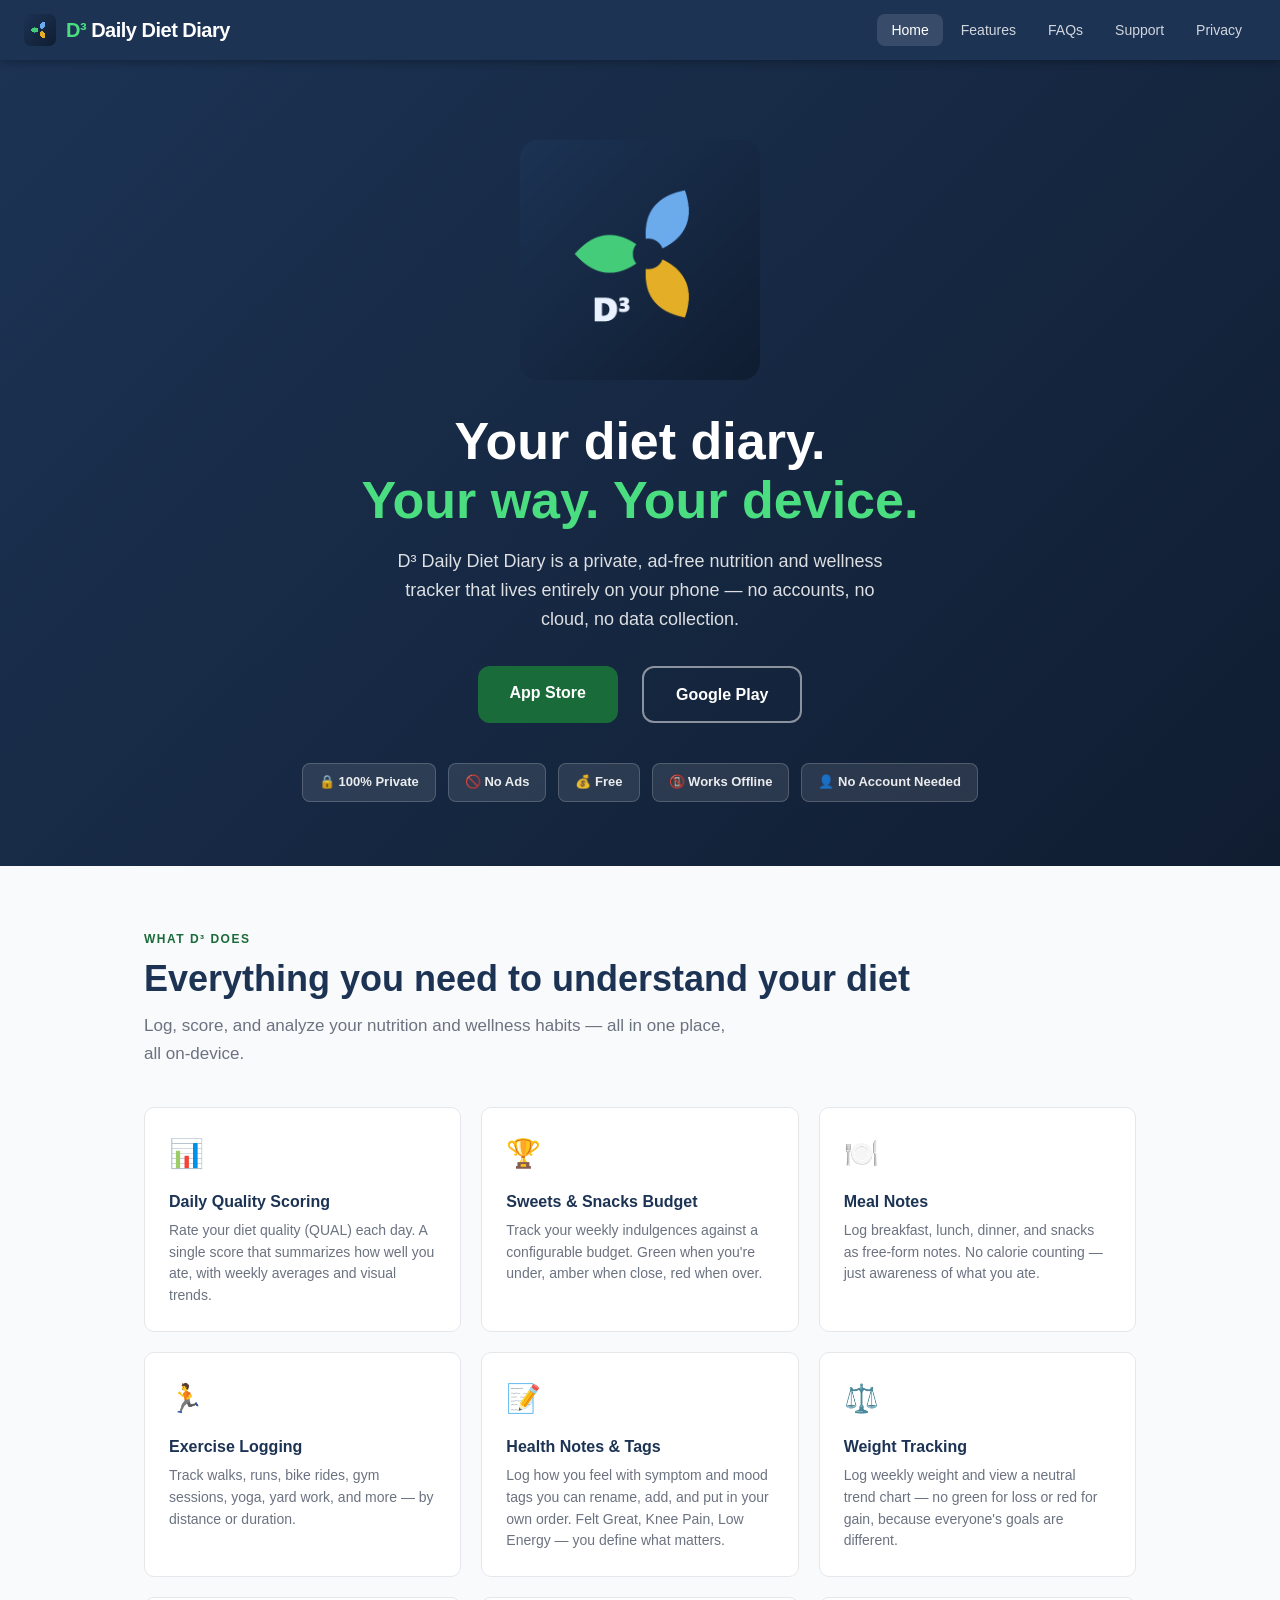
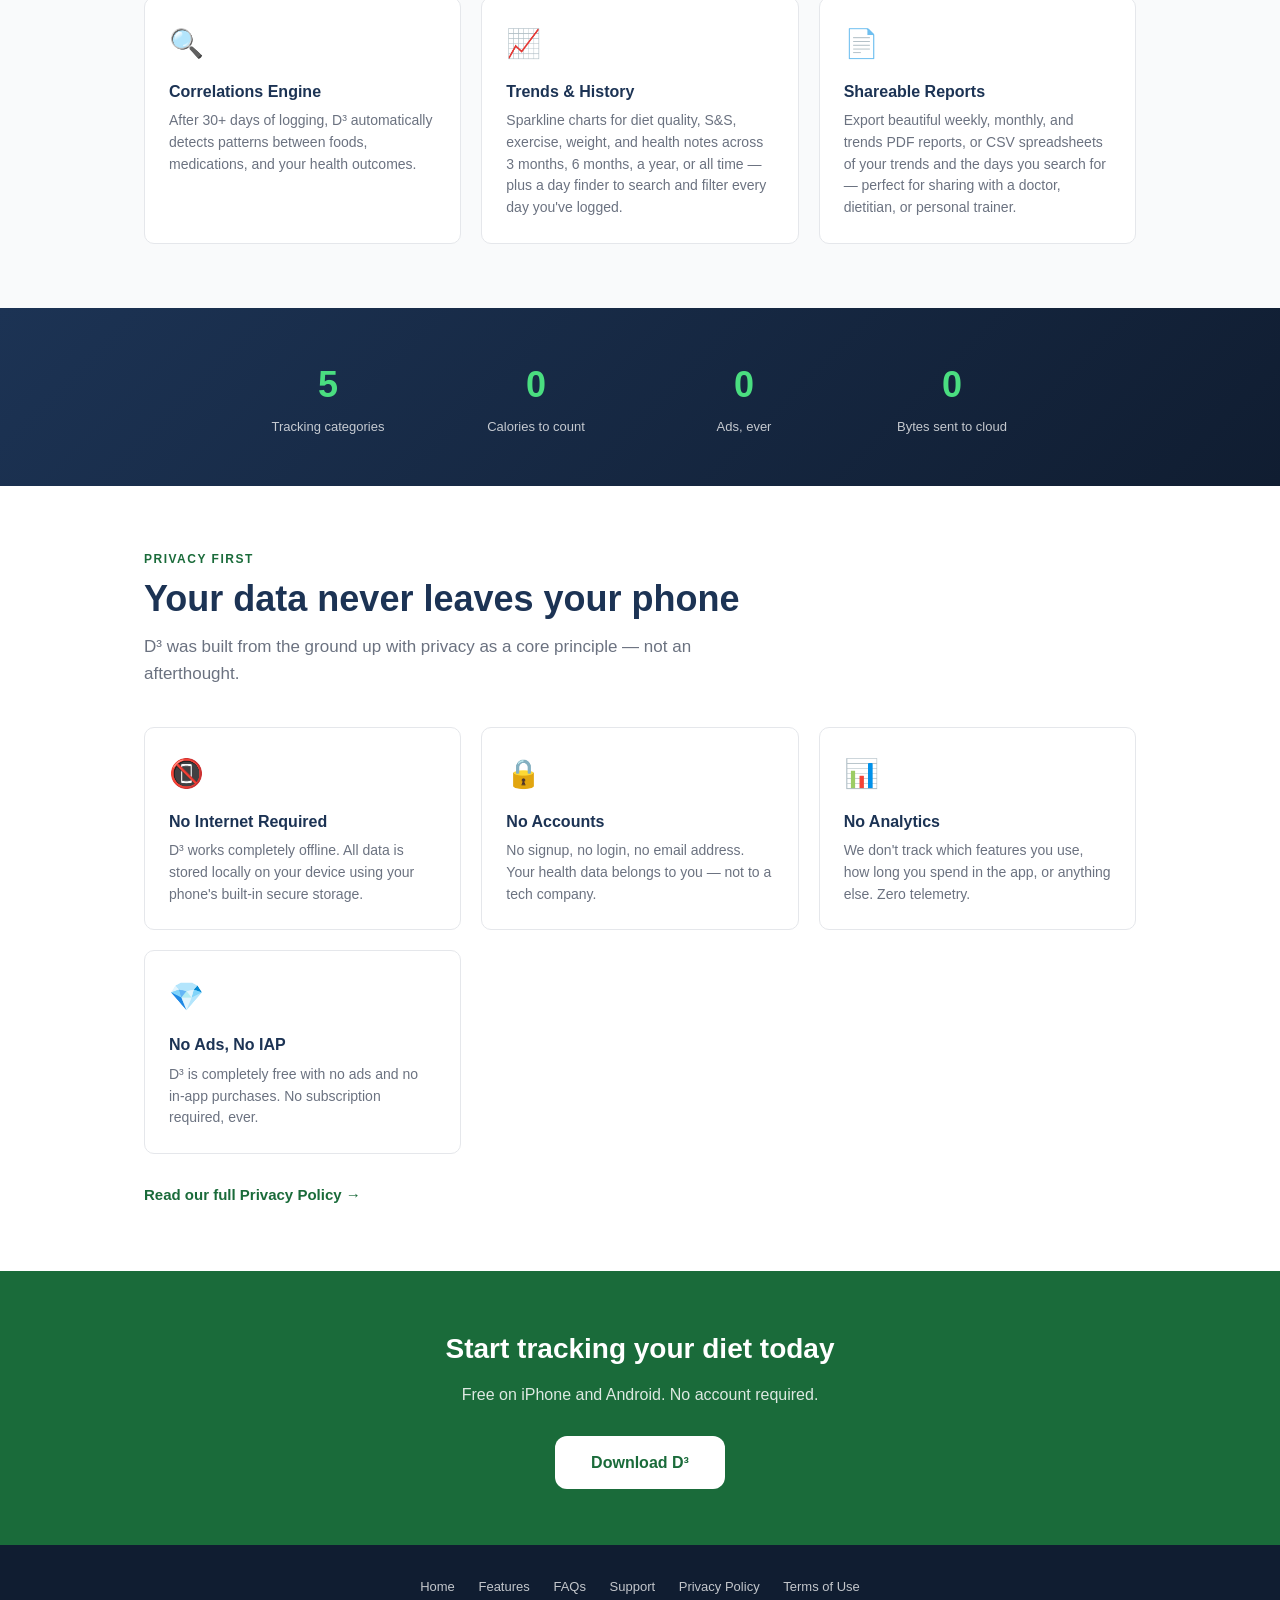
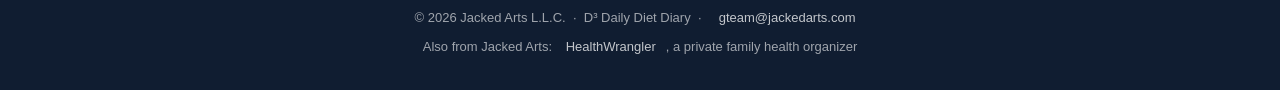
==== commit 94f92047: "Describe editable, reorderable health tags Co-Authored-By: Claude Sonnet 5.5 <noreply@anthropic.com>" ====
--- a/index.html
+++ b/index.html
@@ -555,7 +555,7 @@
   <p>D³ Daily Diet Diary is a private, ad-free nutrition and wellness tracker that lives entirely on your phone — no accounts, no cloud, no data collection.</p>
   <div class="hero-btns">
     <a class="btn btn-primary" href="https://apps.apple.com/us/app/daily-diet-diary/id6771418257">App Store</a>
-    <a class="btn btn-outline" href="#">Google Play</a>
+    <a class="btn btn-outline" href="https://play.google.com/store/apps/details?id=com.jackedarts.dailydietdiary">Google Play</a>
   </div>
   <div class="badge-row">
     <span class="badge">🔒 100% Private</span>
@@ -596,7 +596,7 @@
     <div class="feature-card">
       <span class="feature-icon">📝</span>
       <h3>Health Notes & Tags</h3>
-      <p>Log how you feel with custom symptom and mood tags. Felt Great, Knee Pain, Low Energy — you define what matters.</p>
+      <p>Log how you feel with symptom and mood tags you can rename, add, and put in your own order. Felt Great, Knee Pain, Low Energy — you define what matters.</p>
     </div>
     <div class="feature-card">
       <span class="feature-icon">⚖️</span>
